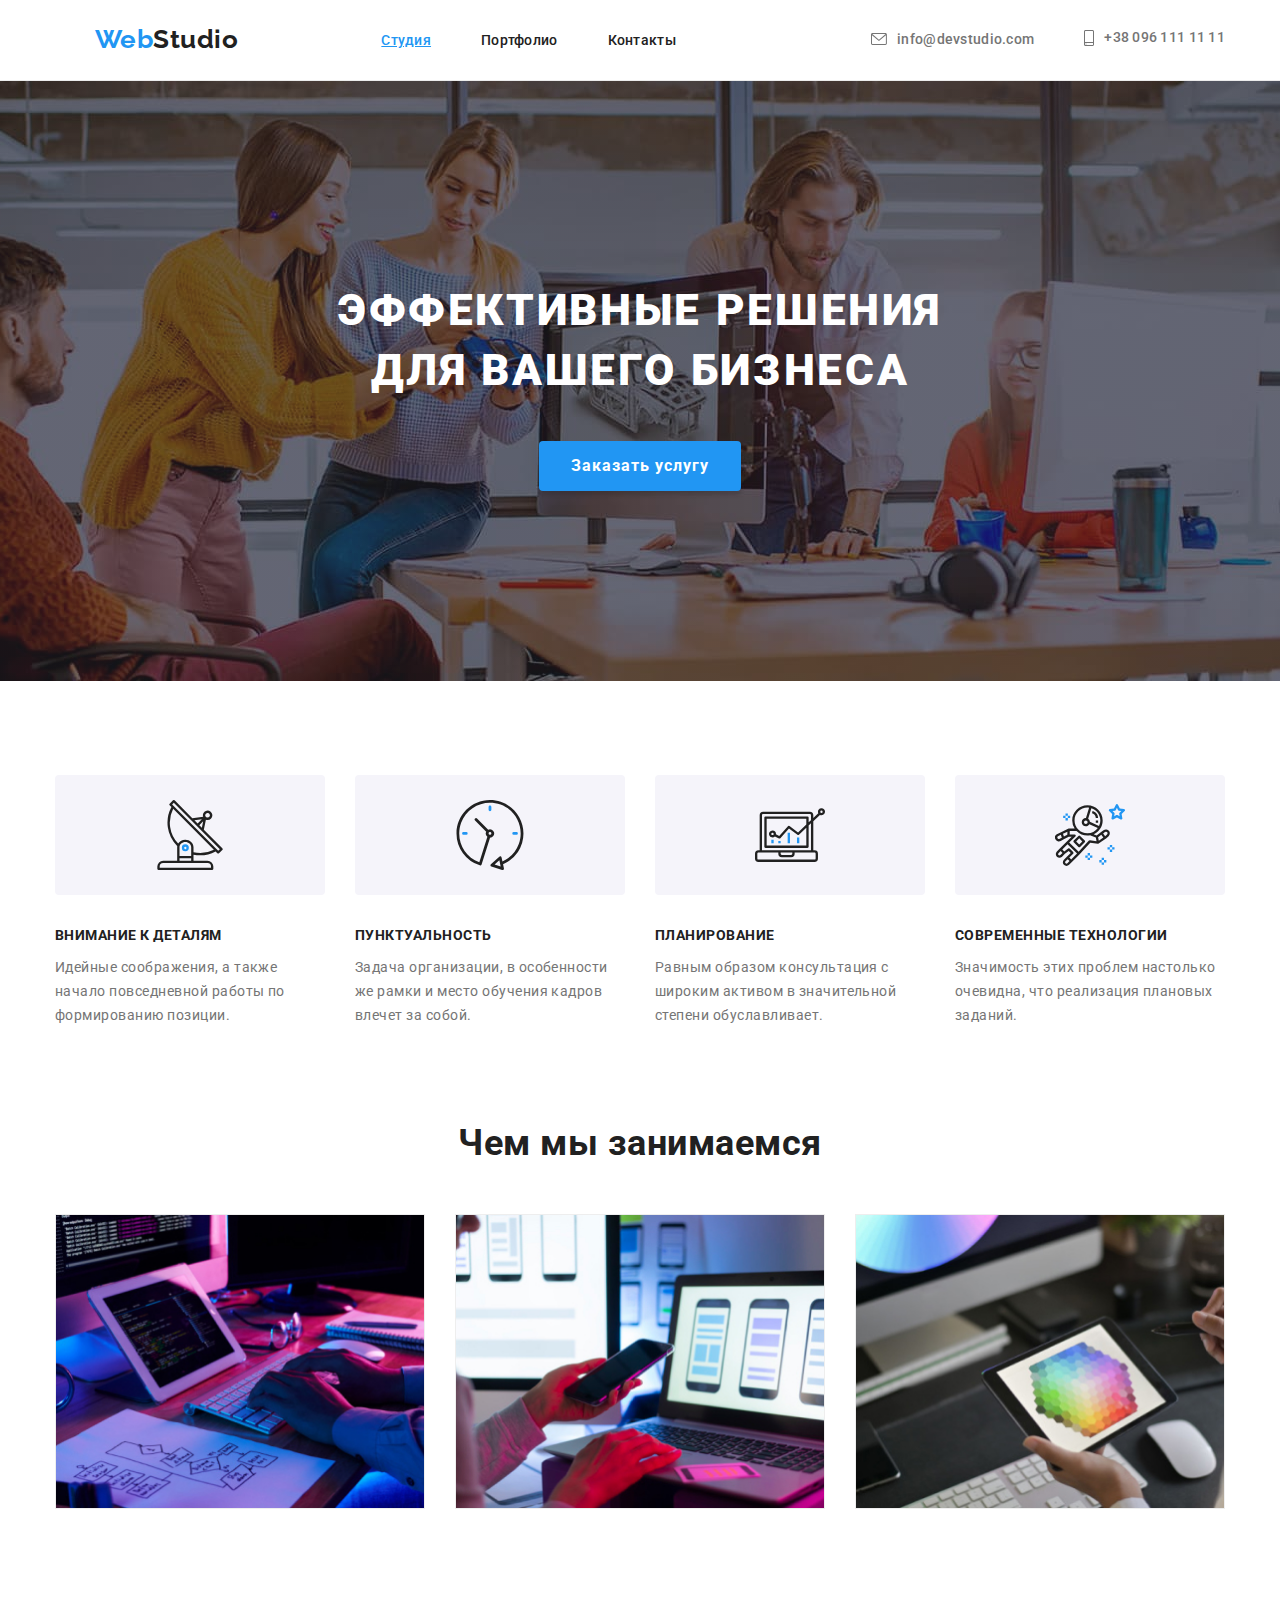
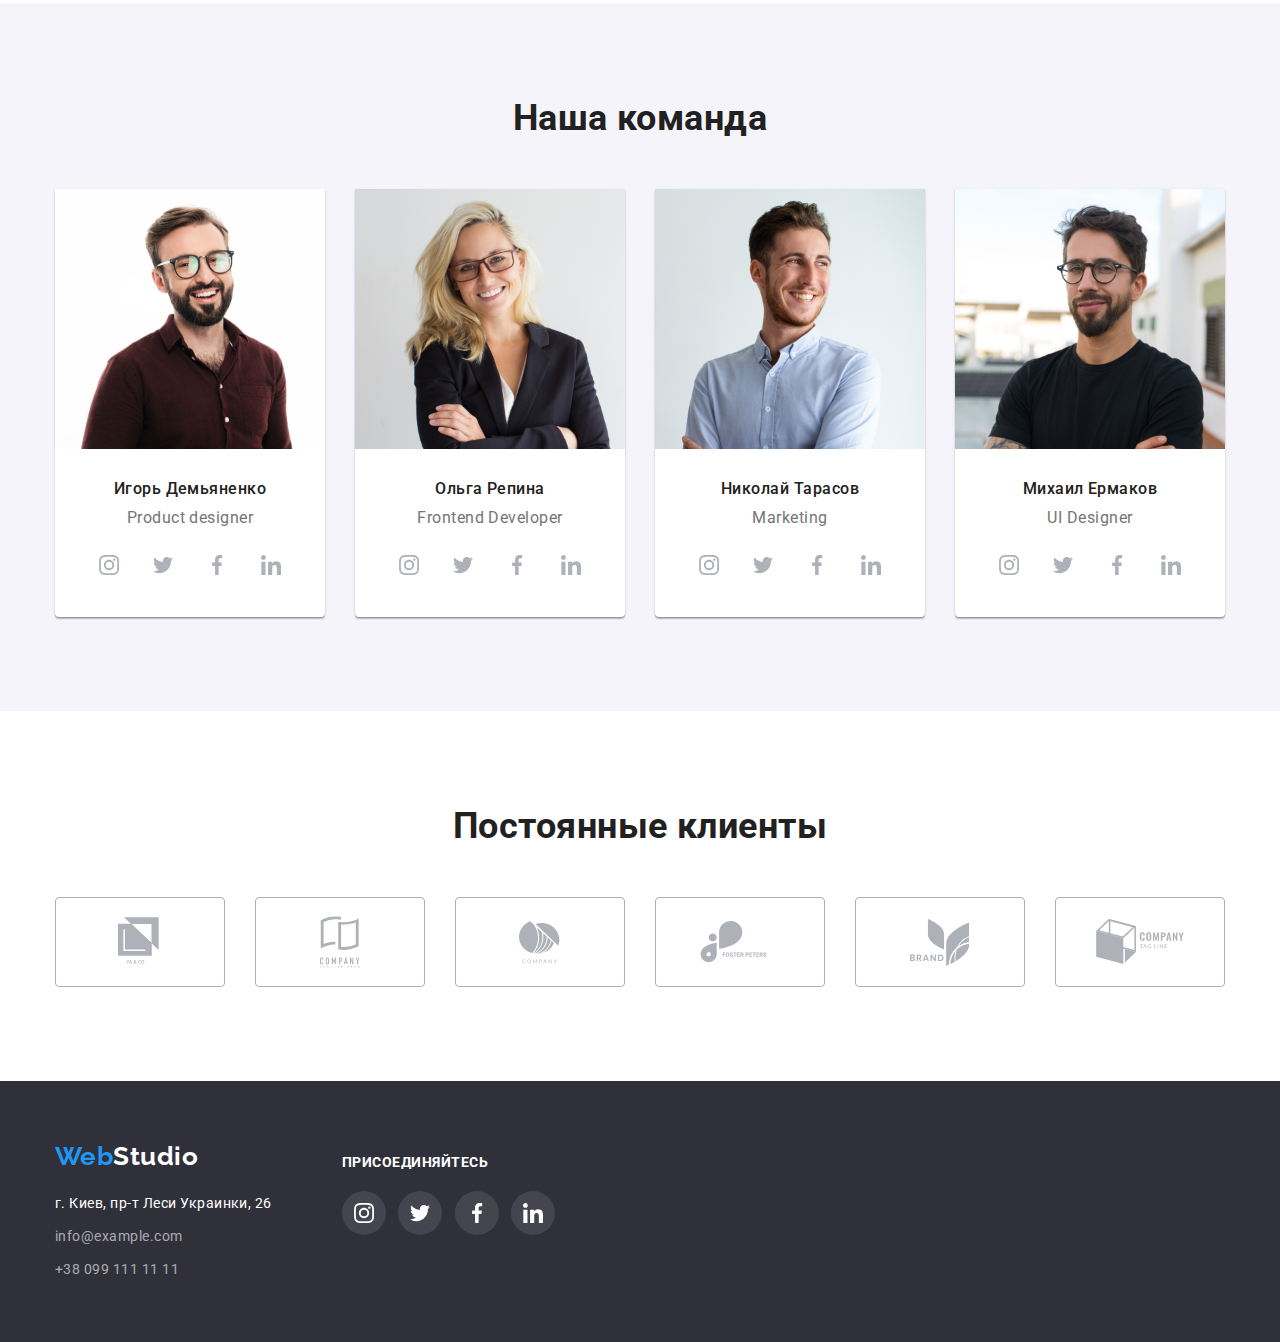
==== index.html @ bc3ae189 "Add files via upload" ====
<!DOCTYPE html>
<html lang="ru">
  <head>
    <meta charset="UTF-8" />
    <meta name="viewport" content="width=device-width, initial-scale=1.0" />
    <title>Главная</title>
    <link
      href="https://fonts.googleapis.com/css2?family=Raleway:wght@400;500;700&family=Roboto:wght@100;500;700;900&display=swap"
      rel="stylesheet"
    />
    <link
      rel="stylesheet"
      href="https://cdnjs.cloudflare.com/ajax/libs/modern-normalize/1.0.0/modern-normalize.min.css"
    />
    <link rel="stylesheet" href="./css/styles.css" />
  </head>

  <body>
    <!-- Shapka -->
    <header>
      <div class="container">
      <nav>
        <ul  class="nav-links">
          <li class="header-list"><a class="logo-link" href="./index.html">
              <span class="logo">Web</span><span class="logo-end">Studio</span>
              </a>
          </li>
          <li class="header-list"><a class="navigation current" href="./index.html">Студия</a></li>
          <li class="header-list"><a class="navigation" href="./portfolio.html">Портфолио</a></li>
          <li class="header-list"><a class="navigation" href="">Контакты</a></li>
        </ul>
      </nav>

      <ul class="header-contacts">
        <li class="header-list">
          <a class="navigation contacts" href="mailto:info@devstudio.com"
            >
            <svg class="contacts-icon" width="16" height="12">
              <use href="./images/sprite.svg#icon-envelope"></use>
            </svg>
            info@devstudio.com</a
          >
        </li>
        <li class="header-list">
          <a class="navigation contacts" href="tel:+380961111111"
            >
            <svg class="contacts-icon" width="10" height="16">
              <use href="./images/sprite.svg#icon-smartphone"></use>
            </svg>
            +38 096 111 11 11</a
          >
        </li>
      </ul>
      </div>
    </header>

    <main>
      <!-- Hero -->
      <section class="hero">
        <h1 class="hero-title">Эффективные решения для вашего бизнеса</h1>
        <a class="order-link" href="">Заказать услугу</a>
      </section>

      <!-- Advantages -->
      <section class="advantages">
        <div class="container">
        <h2 class="secondary-title" hidden>Наши Преимущества</h2>
      
        <ul class="advantage-list">
          <li class="icon-antenna">
            <div class="advantages-icons-bg">
             <svg class="advant-icon">
               <use href="./images/sprite.svg#icon-antenna"></use>
             </svg>
            </div>
            <h3 class="tertiary-title">Внимание к деталям</h3>
            <p class="cards-items">
              Идейные соображения, а также начало повседневной работы по
              формированию позиции.
            </p>
          </li>
          <li class="icon-clock">
            <div class="advantages-icons-bg">
              <svg class="advant-icon">
                <use href="./images/sprite.svg#icon-clock"></use>
              </svg>
            </div>
            <h3 class="tertiary-title">Пунктуальность</h3>
            <p class="cards-items">
              Задача организации, в особенности же рамки и место обучения кадров
              влечет за собой.
            </p>
          </li>
          <li class="icon-diagram">
            <div class="advantages-icons-bg">
              <svg class="advant-icon">
                <use href="./images/sprite.svg#icon-diagram"></use>
              </svg>
            </div>
            <h3 class="tertiary-title">Планирование</h3>
            <p class="cards-items">
              Равным образом консультация с широким активом в значительной
              степени обуславливает.
            </p>
          </li>
          <li class="icon-astronaut">
            <div class="advantages-icons-bg">
              <svg class="advant-icon">
                <use href="./images/sprite.svg#icon-astronaut"></use>
              </svg>
            </div>
            <h3 class="tertiary-title">Современные технологии</h3>
            <p class="cards-items">
              Значимость этих проблем настолько очевидна, что реализация
              плановых заданий.
            </p>
          </li>
        </ul>
        </div>
      </section>

      <!-- work examples -->
      <section class="work-examles-sct">
        <div class="container">
        <h2 class="secondary-title">Чем мы занимаемся</h2>
      
        <ul class="work-examples">
          <li>
            <img src="./images/desktop.jpg" alt="Рабочий Стол" width="370" />
          </li>
          <li>
            <img src="./images/phone-note.jpg" alt="Телефон перед ноутбуком" width="370" />
          </li>
          <li>
            <img src="./images/grahical-tablet.jpg" alt="Графический планшет" width="370" />
          </li>
        </ul>
        </div>
      </section>

      <!-- Our team -->
      <section class="our-team">
        <div class="container">
        <h2 class="secondary-title">Наша команда</h2>
        <ul class="team-list">
          <li class="items">
            <a href=""><img src="./images/igor-demiyanenko.jpg" alt="Игорь Демьяненко" width="270" /></a>
            <div class="team-descrition">
            <h3 class="teams-title">Игорь Демьяненко</h3>
            <p class="cards-items">Product designer</p>
            <ul class="social-links-flex">
              <li><a class="social-link" href="https://www.instagram.com/" target="_blank">
                  <svg class="social-link-icon">
                    <use href="./images/sprite.svg#icon-instagram"></use>
                  </svg>
                </a>
              </li>
              <li><a class="social-link" href="https://twitter.com/" target="_blank">
                  <svg class="social-link-icon">
                    <use href="./images/sprite.svg#icon-twitter"></use>
                  </svg></a></li>
              <li><a class="social-link" href="https://www.facebook.com/" target="_blank">
                  <svg class="social-link-icon">
                    <use href="./images/sprite.svg#icon-facebook"></use>
                  </svg></a></li>
              <li><a class="social-link" href="https://www.linkedin.com/" target="_blank">
                  <svg class="social-link-icon">
                    <use href="./images/sprite.svg#icon-linkedin"></use>
                  </svg></a></li>
            </ul>
            </div>
          </li>
          <li class="items">
            <a href=""><img src="./images/olga-repina.jpg" alt="Ольга Репина" width="270" /></a>
            <div class="team-descrition">
            <h3 class="teams-title">Ольга Репина</h3>
            <p class="cards-items">Frontend Developer</p>
            <ul class="social-links-flex">
              <li><a class="social-link" href="https://www.instagram.com/" target="_blank">
                  <svg class="social-link-icon">
                    <use href="./images/sprite.svg#icon-instagram"></use>
                  </svg>
                </a>
              </li>
              <li><a class="social-link" href="https://twitter.com/" target="_blank">
                  <svg class="social-link-icon">
                    <use href="./images/sprite.svg#icon-twitter"></use>
                  </svg></a></li>
              <li><a class="social-link" href="https://www.facebook.com/" target="_blank">
                  <svg class="social-link-icon">
                    <use href="./images/sprite.svg#icon-facebook"></use>
                  </svg></a></li>
              <li><a class="social-link" href="https://www.linkedin.com/" target="_blank">
                  <svg class="social-link-icon">
                    <use href="./images/sprite.svg#icon-linkedin"></use>
                  </svg></a></li>
            </ul>
            </div>
          </li>
          <li class="items">
            <a href=""><img src="./images/nikolay-tarasov.jpg" alt="Николай Тарасов" width="270" /></a>
            <div class="team-descrition">
            <h3 class="teams-title">Николай Тарасов</h3>
            <p class="cards-items">Marketing</p>
            <ul class="social-links-flex">
              <li><a class="social-link" href="https://www.instagram.com/" target="_blank">
                    <svg class="social-link-icon">
                      <use href="./images/sprite.svg#icon-instagram"></use>
                    </svg>
                  </a>
              </li>
              <li><a class="social-link" href="https://twitter.com/" target="_blank">
              <svg class="social-link-icon">
                <use href="./images/sprite.svg#icon-twitter"></use>
              </svg></a></li>
              <li><a class="social-link" href="https://www.facebook.com/" target="_blank">
              <svg class="social-link-icon">
                <use href="./images/sprite.svg#icon-facebook"></use>
              </svg></a></li>
              <li><a class="social-link" href="https://www.linkedin.com/" target="_blank">
              <svg class="social-link-icon"> 
                <use href="./images/sprite.svg#icon-linkedin"></use>
              </svg></a></li>
            </ul>
            </div>
          </li>
          <li class="items">
            <a href=""><img src="./images/mihail-ermakov.jpg" alt="Михаил Ермаков" width="270" /></a>
            <div class="team-descrition">
            <h3 class="teams-title">Михаил Ермаков</h3>
            <p class="cards-items">UI Designer</p>
            <ul class="social-links-flex">
              <li><a class="social-link" href="https://www.instagram.com/" target="_blank">
                  <svg class="social-link-icon">
                    <use href="./images/sprite.svg#icon-instagram"></use>
                  </svg>
                </a>
              </li>
              <li><a class="social-link" href="https://twitter.com/" target="_blank">
                  <svg class="social-link-icon">
                    <use href="./images/sprite.svg#icon-twitter"></use>
                  </svg></a></li>
              <li><a class="social-link" href="https://www.facebook.com/" target="_blank">
                  <svg class="social-link-icon">
                    <use href="./images/sprite.svg#icon-facebook"></use>
                  </svg></a></li>
              <li><a class="social-link" href="https://www.linkedin.com/" target="_blank">
                  <svg class="social-link-icon">
                    <use href="./images/sprite.svg#icon-linkedin"></use>
                  </svg></a></li>
            </ul>
            </div>
          </li>
        </ul>
        </div>
      </section>

      <!-- Clients -->
      <section class="clients">
        <div class="container">
        <h2 class="secondary-title">Постоянные клиенты</h2>
        <ul class="clients-list">
          <li class="items"><a class="clients-links" href="" >
            <svg class="client-icon" width="45" height="50">
              <use href="./images/sprite.svg#icon-logo-yago"></use>
            </svg>
          </a></li>
          <li class="items"><a class="clients-links" href="">
            <svg class="client-icon" width="40" height="52">
              <use href="./images/sprite.svg#icon-logo-company-th"></use>
            </svg>
          </a></li>
          <li class="items"><a class="clients-links" href="">
            <svg class="client-icon" width="41" height="43">
              <use href="./images/sprite.svg#icon-logo3"></use>
            </svg>
          </a></li>
          <li class="items"><a class="clients-links" href="">
            <svg class="client-icon" width="80" height="42">
              <use href="./images/sprite.svg#icon-logo-foster-peters"></use>
            </svg>
          </a>
          </li>
          <li class="items"><a class="clients-links" href="">
          <svg class="client-icon" width="59" height="47">
            <use href="./images/sprite.svg#icon-logo-brand"></use>
          </svg>
        </a>
        </li>
          <li class="items"><a class="clients-links" href="">
            <svg class="client-icon" width="88.5" height="45.5">
              <use href="./images/sprite.svg#icon-logo-tag-line"></use>
            </svg>
          </a></li>
        </ul>
        </div>
      </section>
    </main>

    <!-- footer -->
    <footer class="footer-bg">
      <div class="footer-adress-text">
        <div>
        <a class="logo-link" href="./index.html">
          <span class="logo">Web</span
          ><span class="logo-end-footer">Studio</span></a
        >
        <address class="footer-adress">г. Киев, пр-т Леси Украинки, 26</address>
        <address>
          <a class="footer-link" href="mailto:info@example.com"
            >info@example.com</a
          >
          <br />
          <a class="footer-link" href="tel:+380991111111">+38 099 111 11 11</a>
        </address>
        </div>
        <div class="footer-common">
          <p class="common">Присоединяйтесь</p>
          <ul class="social-links-flex">
            <li>
              <a class="social-link" href="">
                <svg class="social-link-icon">
                  <use href="./images/sprite.svg#icon-instagram"></use>
                </svg>
              </a>
            </li>
            <li>
              <a class="social-link" href="">
                <svg class="social-link-icon">
                  <use href="./images/sprite.svg#icon-twitter"></use>
                </svg>
              </a>
            </li>
            <li>
              <a class="social-link" href="">
                <svg class="social-link-icon">
                  <use href="./images/sprite.svg#icon-facebook"></use>
                </svg>
              </a>
            </li>
            <li>
              <a class="social-link" href="">
                <svg class="social-link-icon">
                  <use href="./images/sprite.svg#icon-linkedin"></use>
                </svg>
              </a>
            </li>
          </ul>

        </div>
      </div>
    
    </footer>
  </body>
</html>
---- css/styles.css ----
/*
основной цвет текста #212121
вторичный цвет текста #57575
цвет акцента  #2196f3
вторичный цвет акцента #ffffff
цвет фона неактивніх кнопок  #f5f4fa
цвет контактов  rgba(255, 255, 255, 0.6);
*/
html {
  box-sizing: border-box;
}

*,
*::before,
*::after {
  box-sizing: inherit;
}
:root {
  --primary-background-color: #2f303a;
  --secondary-background-color: #f5f4fa;
  --primary-text-color: #212121;
  --secondary-text-color: #757575;
  --accent-color: #2196f3;
  --wite-color: #ffffff;
  --contacts-rgba: rgba(255, 255, 255, 0.6);
}
body {
  font-family: Roboto, sans-serif;
  font-style: normal;
  font-weight: 400;
  line-height: 1.2;
  letter-spacing: 0.03em;
  color: var(--primary-text-color);
}
h1,
h2,
h3,
h4 {
  margin: 0px;
}
ul {
  list-style-type: none;
  margin: 0px;
}

ul img {
  display: block;
  width: 100%;
  height: auto;
}

.cards-link {
  display: inline-block;
  text-decoration: none;
  color: var(--primary-background-color);
}

.portfolio > .items:hover {
  border: 1px solid #eeeeee;
  box-sizing: border-box;
  box-shadow: 0px 1px 1px rgba(0, 0, 0, 0.12), 0px 4px 4px rgba(0, 0, 0, 0.06),
    1px 4px 6px rgba(0, 0, 0, 0.16);
}

.logo {
  color: var(--accent-color);
  font-family: Raleway, sans-serif;
  font-weight: 700;
  font-size: 26px;
}

.logo-end {
  color: var(--primary-text-color);
  font-family: Raleway, sans-serif;
  font-weight: 700;
  font-size: 26px;
}
.logo-end-footer {
  color: var(--wite-color);
  font-family: Raleway, sans-serif;
  font-weight: 700;
  font-size: 26px;
}

.logo-link {
  text-decoration: none;
}

.navigation {
  color: var(--primary-text-color);
  text-decoration: none;
  font-weight: 500;
  font-size: 14px;
  letter-spacing: 0.02em;
}

.navigation.current {
  color: var(--accent-color);
  text-decoration: underline;
}
.navigation.contacts {
  display: inline-flex;
  height: auto;
  width: 100%;
  color: var(--secondary-text-color);
  align-items: center;
  align-self: center;
}

.navigation:hover,
.navigation:focus {
  color: var(--accent-color);
}

.header-list:hover,
.header-list:focus {
  color: var(--accent-color);
}

.contacts-icon {
  display: inline-flex;
  margin-right: 10px;
  fill: currentColor;
}

.hero {
  max-width: 1600px;
  height: 600px;
  text-align: center;
  background-color: var(--primary-background-color);
  background-image: linear-gradient(
      to right,
      rgba(47, 48, 58, 0.4),
      rgba(47, 48, 58, 0.4)
    ),
    url(../images/hero-bg.jpg);
  background-repeat: no-repeat;
  background-size: cover;
  background-position: center;
  margin-left: auto;
  margin-right: auto;
  padding-top: 200px;
  padding-bottom: 200px;
}

.hero-title {
  color: var(--wite-color);
  font-size: 44px;
  font-weight: 900;
  line-height: 1.36;
  text-transform: uppercase;
  letter-spacing: 0.06em;
  max-width: 696px;
  margin-top: 0px;
  margin-left: auto;
  margin-right: auto;
  margin-bottom: 40px;
}

.order-link {
  display: inline-block;
  background-color: var(--accent-color);
  color: var(--wite-color);
  text-decoration: none;
  font-weight: 700;
  font-size: 16px;
  line-height: 1.87;
  letter-spacing: 0.06em;
  padding: 10px 32px;
  box-shadow: 0px 4px 4px rgba(0, 0, 0, 0.15);
  border-radius: 4px;
}

.tertiary-title {
  font-weight: 700;
  font-size: 14px;
  line-height: 1.5;
  text-transform: uppercase;
}

.secondary-title {
  font-weight: 700;
  font-size: 36px;
  line-height: 1.17;
  margin-top: 0px;
  margin-bottom: 50px;
  text-align: center;
}

.teams-title {
  font-weight: 500;
  font-size: 16px;
  line-height: 1.18x;
}

.button {
  background: var(--secondary-background-color);
  color: var(--primary-text-color);
  font-family: inherit;
  font-weight: 500;
  font-size: 16px;
  line-height: 1.6;
  text-align: center;
  padding-top: 6px;
  padding-bottom: 6px;
  padding-right: 22px;
  padding-left: 22px;
  border-radius: 4px;
  border: none;
}

.hover-cards:hover,
.hover-cards:focus,
.button:hover,
.button:focus,
.button:active,
.button:visited {
  background: var(--accent-color);
  color: var(--wite-color);
  box-shadow: 0px 3px 1px rgba(0, 0, 0, 0.1), 0px 1px 2px rgba(0, 0, 0, 0.08),
    0px 2px 2px rgba(0, 0, 0, 0.12);
}

.cards-items {
  color: var(--secondary-text-color);
}

.advantage-list p {
  margin-top: 10px;
  margin-bottom: 0px;
}

.advantage-list .cards-items {
  font-size: 14px;
  line-height: 1.71;
}
.our-team .cards-items {
  font-size: 16px;
}

.portfolio .cards-items {
  font-size: 16px;
  line-height: 1.8;
}

.hover-cards {
  font-size: 18px;
  line-height: 1.6;
}
.work-examles-sct {
  padding-top: 94px;
  padding-bottom: 94px;
}
.our-team {
  background-color: var(--secondary-background-color);
  padding-top: 94px;
  padding-bottom: 94px;
}

.footer-bg {
  background: var(--primary-background-color);
  padding-top: 60px;
  padding-bottom: 60px;
}

.footer-adress {
  color: var(--wite-color);
  font-style: normal;
  font-size: 14px;
  line-height: 1.7;
  padding-top: 20px;
}
.footer-adress-text {
  display: flex;
  width: 1200px;
  margin-left: auto;
  margin-right: auto;
  margin-bottom: 0px;
  padding-left: 15px;
  padding-right: 15px;
}

.footer-adress-text > div:first-child {
  margin-right: 70px;
}

.footer-link {
  display: inline-block;
  color: var(--contacts-rgba);
  font-style: normal;
  text-decoration: none;
  font-size: 14px;
  line-height: 1.7;
  margin-top: 9px;
}

.common {
  color: var(--wite-color);
  font-weight: bold;
  font-size: 14px;
  line-height: 1.14;
  text-transform: uppercase;
  margin-bottom: 20px;
}

.footer-common .social-link {
  display: inline-flex;
  height: 44px;
  width: 44px;
  align-items: center;
  justify-content: space-around;
  background-color: rgba(255, 255, 255, 0.1);
  fill: var(--wite-color);
  border-radius: 50%;
  margin-right: 10px;
}
.container {
  width: 1200px;
  margin-left: auto;
  margin-right: auto;
  padding-left: 15px;
  padding-right: 15px;
}

header {
  border-bottom: 1px solid #ececec;
  padding-bottom: 25px;
  padding-top: 24px;
}

header > .container {
  display: flex;
}
.nav-links {
  display: flex;
  align-items: center;
}

.header-contacts {
  display: flex;
  margin-left: auto;
  align-items: center;
}
.header-list {
  margin-left: 50px;
}

.nav-links > .header-list:first-child {
  margin-left: 0px;
  margin-right: 93px;
}

.advantages {
  padding-top: 94px;
}

.advantage-list {
  display: flex;
  padding: 0px;
}

.advantage-list > li {
  width: calc((100% - 90px) / 4);
  margin-left: 30px;
}
.advantage-list > li:first-child {
  margin-left: 0px;
}

/* .advantage-list > li::before {
  display: block;
  content: "";
  height: 120px;
  background-size: contain;
  background-repeat: no-repeat;
  background-position: center;
  background-color: #f5f4fa;
  border-radius: 4px;
  margin-bottom: 30px;
}

.icon-antenna::before {
  background-image: url("../images/antenna.svg");
  background-size: 70px;
}

.icon-clock::before {
  background-image: url("../images/clock.svg");
  background-size: 70px;
}

.icon-diagram::before {
  background-image: url("../images/diagram.svg");
  background-size: 70px;
}

.icon-astronaut::before {
  background-image: url("../images/astronaut.svg");
  background-size: 70px; 
}*/

.advant-icon {
  width: 70px;
  height: 70px;
}

.advantages-icons-bg {
  width: 100%;
  height: 120px;
  background-color: #f5f4fa;
  border-radius: 4px;
  margin-bottom: 30px;
  padding: 25px 100px;
}

.social-links-flex {
  display: flex;
  justify-content: space-between;
  padding: 0px;
  margin-top: 16px;
}

.social-links-flex > li {
  width: calc((100% - 30px) / 4);
  margin-right: 10x;
}

.social-links-flex > li:last-child {
  margin-right: 0;
}

.social-link {
  display: inline-flex;
  height: 44px;
  width: 44px;
  align-items: center;
  justify-content: space-around;
  fill: #afb1b8;
}

.social-link-icon {
  /* display: inline-flex; */
  width: 20px;
  height: 20px;
}

.social-link:hover,
.social-link:focus {
  background-color: var(--accent-color);
  border-radius: 50%;
  fill: var(--wite-color);
}

.clients {
  padding-top: 94px;
  padding-bottom: 94px;
}

.clients-list {
  display: flex;
  padding: 0px;
  margin: 0px;
}

.clients-list > .items {
  width: calc((100% - 150px) / 6);
  margin-right: 30px;
}
.clients-list > .items:last-child {
  margin-right: 0px;
}
.clients-links {
  display: inline-flex;
  width: 170px;
  height: 90px;
  border: 1px solid #afb1b8;
  box-sizing: border-box;
  border-radius: 4px;
  align-items: center;
  justify-content: space-around;
  fill: #afb1b8;
}

.clients-links:hover,
.clients-links:focus {
  border: 1px solid var(--accent-color);
  border-radius: 4px;
  fill: var(--accent-color);
}
.flex-list {
  display: flex;
  padding: 0px;
  margin-bottom: 50px;
  justify-content: center;
}
.flex-list > li {
  margin-left: 8px;
}
/* body > .container {
  padding-top: 94px;
  padding-bottom: 94px;
} */
.portfolio-screen {
  padding-top: 94px;
  padding-bottom: 94px;
}
.portfolio {
  display: flex;
  flex-wrap: wrap;
  padding: 0px;
  margin: 0px;
}
.portfolio > .items {
  width: calc((100% - 60px) / 3);
  margin-right: 30px;
  margin-bottom: 30px;
  background: var(--wite-color);
  border: 1px solid #eeeeee;
}

.portfolio > .items:nth-child(3n) {
  margin-right: 0px;
}

.portfolio > .items:nth-last-child(-n + 3) {
  margin-bottom: 0px;
}

.portfolio p {
  margin-bottom: 0px;
}
p + h3 {
  margin-bottom: 0px;
}

.items-descrition {
  padding: 20px 24px 20px 24px;
}

.work-examples {
  display: flex;
  padding: 0px;
  margin: 0px;
}
.work-examples > li {
  width: calc((100% - 60px) / 3);
  margin-left: 30px;
  background: #ffffff;
  border: 1px solid #eeeeee;
}
.work-examples > li:first-child {
  margin-left: 0px;
}
.team-list {
  display: flex;
  padding: 0px;
  margin: 0px;
}

.team-list > li {
  width: calc((100% - 60px) / 3);
  margin-left: 30px;
  text-align: center;
  background-color: var(--wite-color);
  box-shadow: 0px 1px 3px rgba(0, 0, 0, 0.12), 0px 1px 1px rgba(0, 0, 0, 0.14),
    0px 2px 1px rgba(0, 0, 0, 0.2);
  border-radius: 0px 0px 4px 4px;
}
.team-list > li:first-child {
  margin-left: 0px;
}

.team-descrition {
  padding-top: 30px;
  padding-bottom: 30px;
  padding-left: 32px;
  padding-right: 32px;
}
.team-descrition p {
  margin-top: 10px;
  margin-bottom: 0px;
}
/* section,
ul,
div {
  outline: 2px solid rgb(73, 238, 216);
} */
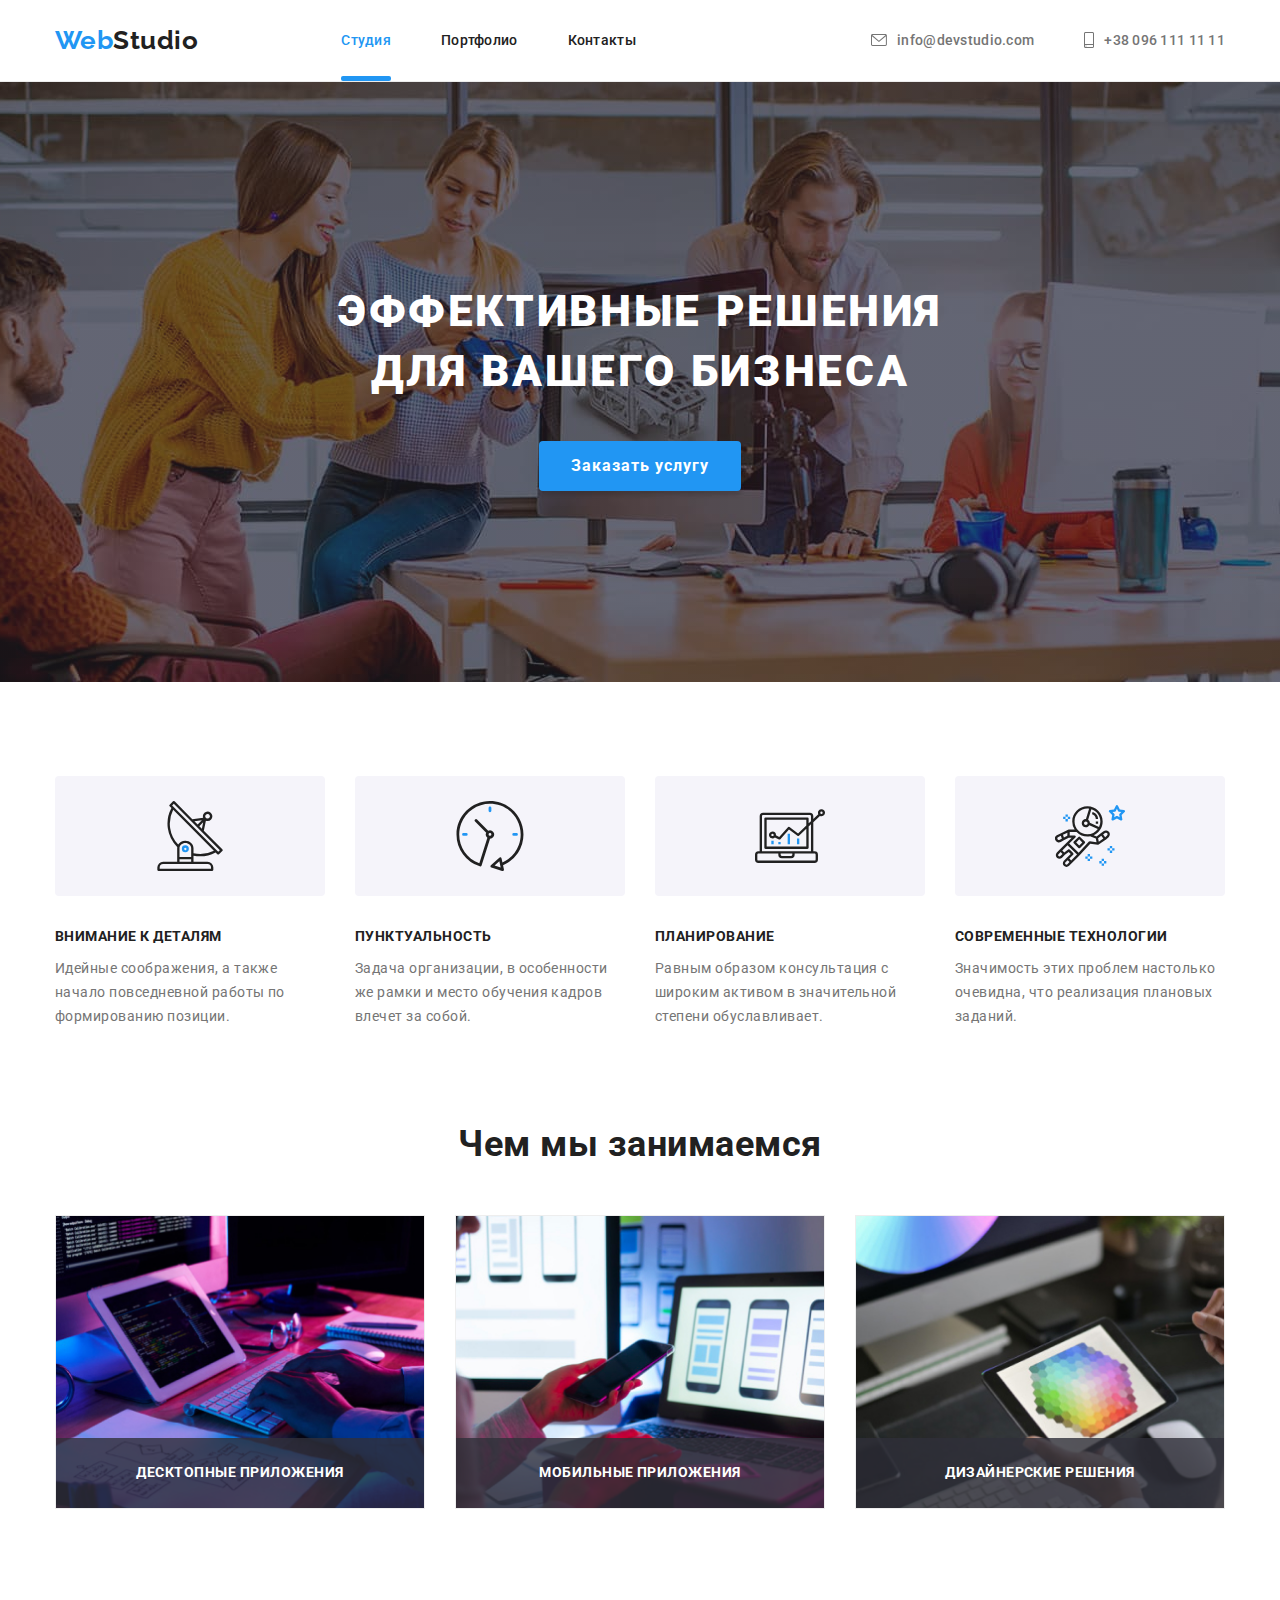
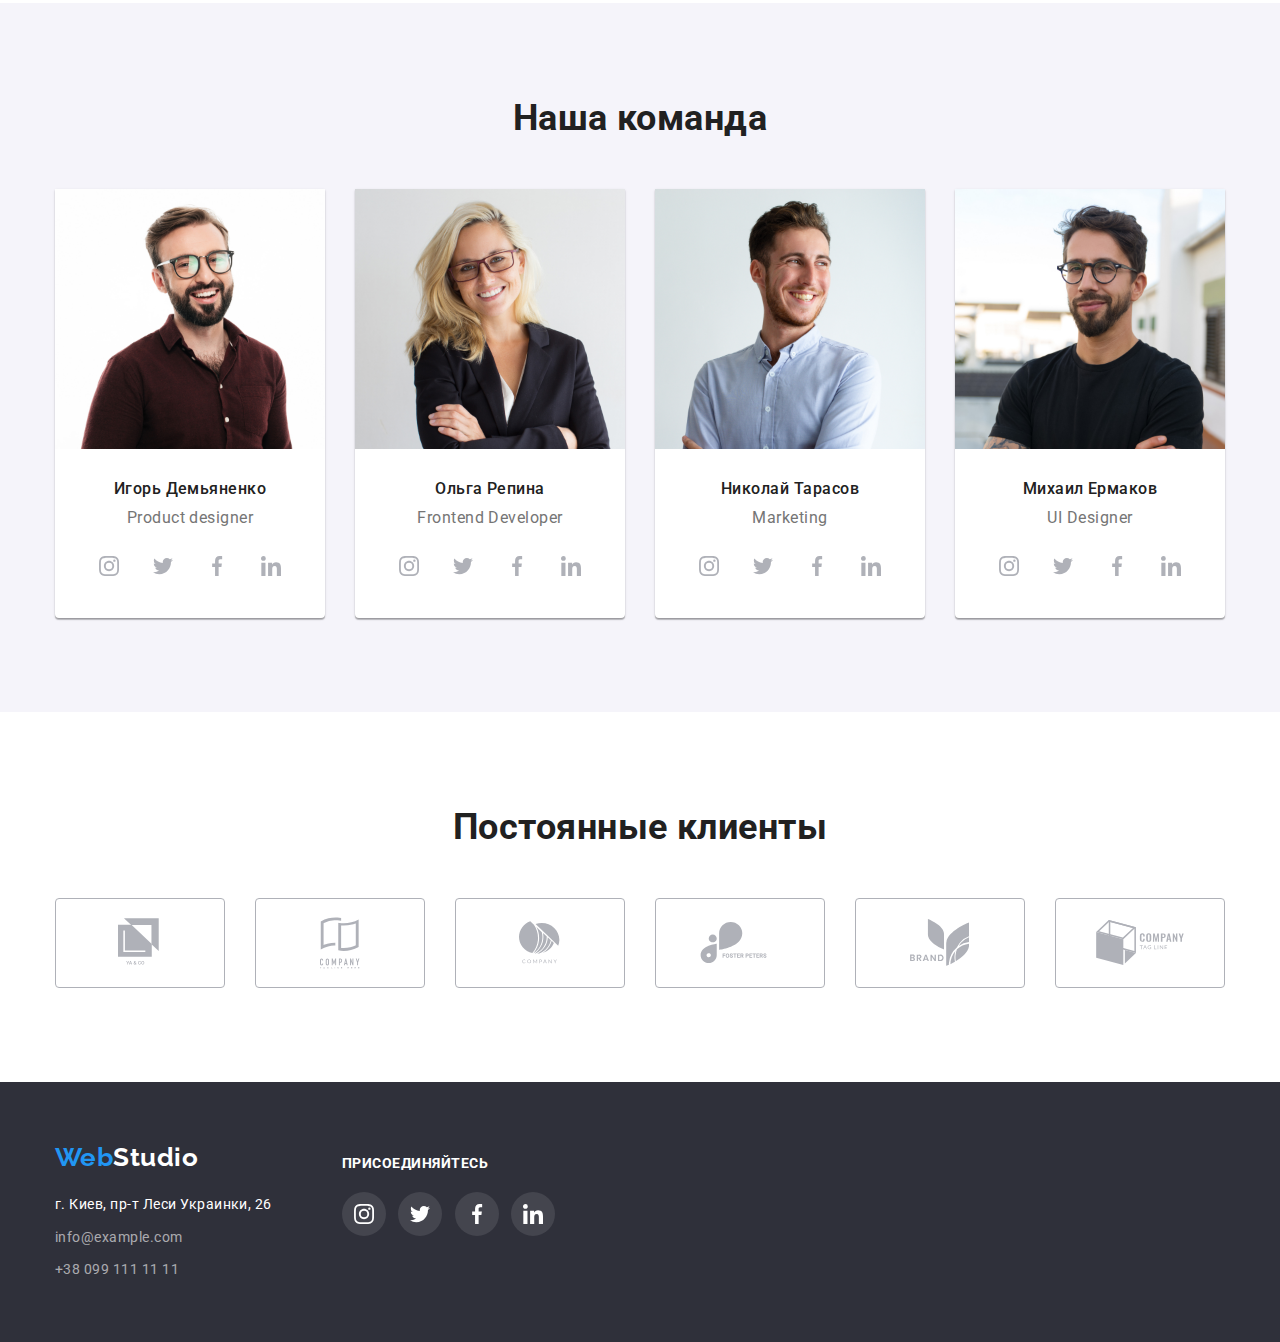
==== commit 26351e09: "modal&hover-cards" ====
--- a/index.html
+++ b/index.html
@@ -5,7 +5,7 @@
     <meta name="viewport" content="width=device-width, initial-scale=1.0" />
     <title>Главная</title>
     <link
-      href="https://fonts.googleapis.com/css2?family=Raleway:wght@400;500;700&family=Roboto:wght@100;500;700;900&display=swap"
+      href="https://fonts.googleapis.com/css2?family=Raleway:wght@400;500;700&family=Roboto:wght@100;400;500;700;900&display=swap"
       rel="stylesheet"
     />
     <link
@@ -25,9 +25,15 @@
               <span class="logo">Web</span><span class="logo-end">Studio</span>
               </a>
           </li>
-          <li class="header-list"><a class="navigation current" href="./index.html">Студия</a></li>
-          <li class="header-list"><a class="navigation" href="./portfolio.html">Портфолио</a></li>
-          <li class="header-list"><a class="navigation" href="">Контакты</a></li>
+          <li class="header-list">
+            <a class="navigation current" href="./index.html">Студия</a>
+          </li>
+          <li class="header-list">
+            <a class="navigation" href="./portfolio.html">Портфолио</a>
+          </li>
+          <li class="header-list">
+            <a class="navigation" href="">Контакты</a>
+          </li>
         </ul>
       </nav>
 
@@ -58,8 +64,14 @@
       <!-- Hero -->
       <section class="hero">
         <h1 class="hero-title">Эффективные решения для вашего бизнеса</h1>
-        <a class="order-link" href="">Заказать услугу</a>
-      </section>
+        <button class="order-link" type="button" data-modal-open>Заказать услугу</button>
+      </section>
+
+        <div class="backdrop is-hidden" data-modal>
+          <div class="modal">
+            <button class="modal-close" data-modal-close>X</button>
+          </div>
+        </div>
 
       <!-- Advantages -->
       <section class="advantages">
@@ -126,14 +138,23 @@
       
         <ul class="work-examples">
           <li>
+            <div class="work-examples-overlay">
             <img src="./images/desktop.jpg" alt="Рабочий Стол" width="370" />
+              <p class="work-examples-descriptions">Десктопные приложения</p>
+            </div>
           </li>
           <li>
-            <img src="./images/phone-note.jpg" alt="Телефон перед ноутбуком" width="370" />
+            <div class="work-examples-overlay">
+              <img src="./images/phone-note.jpg" alt="Телефон перед ноутбуком" width="370" />
+              <p class="work-examples-descriptions">Мобильные приложения</p>
+            </div>
           </li>
           <li>
-            <img src="./images/grahical-tablet.jpg" alt="Графический планшет" width="370" />
-          </li>
+            <div class="work-examples-overlay">
+              <img src="./images/grahical-tablet.jpg" alt="Графический планшет" width="370" />
+              <p class="work-examples-descriptions">Дизайнерские решения</p>
+            </div>
+                      </li>
         </ul>
         </div>
       </section>
@@ -351,5 +372,6 @@
       </div>
     
     </footer>
+    <script src="./js/modal.js"></script>
   </body>
 </html>
--- a/css/styles.css
+++ b/css/styles.css
@@ -55,13 +55,6 @@
   color: var(--primary-background-color);
 }
 
-.portfolio > .items:hover {
-  border: 1px solid #eeeeee;
-  box-sizing: border-box;
-  box-shadow: 0px 1px 1px rgba(0, 0, 0, 0.12), 0px 4px 4px rgba(0, 0, 0, 0.06),
-    1px 4px 6px rgba(0, 0, 0, 0.16);
-}
-
 .logo {
   color: var(--accent-color);
   font-family: Raleway, sans-serif;
@@ -87,17 +80,62 @@
 }
 
 .navigation {
+  position: relative;
+  display: inline-block;
   color: var(--primary-text-color);
   text-decoration: none;
+  padding: 32px 0px;
   font-weight: 500;
   font-size: 14px;
   letter-spacing: 0.02em;
+
+  transition: fill 250ms cubic-bezier(0.4, 0, 0.2, 1),
+    color 250ms cubic-bezier(0.4, 0, 0.2, 1);
 }
 
 .navigation.current {
   color: var(--accent-color);
-  text-decoration: underline;
-}
+}
+
+.nav-links .navigation::after {
+  content: "";
+
+  position: absolute;
+  left: 0;
+  bottom: 0;
+
+  display: block;
+  width: 100%;
+  height: 5px;
+  border-radius: 2px;
+  background-color: var(--accent-color);
+
+  opacity: 0;
+  transform: scaleX(0);
+  transition: transform 250ms cubic-bezier(0.4, 0, 0.2, 1),
+    opacity 250ms cubic-bezier(0.4, 0, 0.2, 1);
+}
+
+.nav-links .navigation.current::before {
+  content: "";
+
+  position: absolute;
+  left: 0;
+  bottom: 0;
+
+  display: block;
+  width: 100%;
+  height: 5px;
+  border-radius: 2px;
+  background-color: var(--accent-color);
+  opacity: 1;
+}
+
+.nav-links .navigation:hover::after {
+  opacity: 1;
+  transform: scaleX(1);
+}
+
 .navigation.contacts {
   display: inline-flex;
   height: auto;
@@ -168,7 +206,65 @@
   letter-spacing: 0.06em;
   padding: 10px 32px;
   box-shadow: 0px 4px 4px rgba(0, 0, 0, 0.15);
+  border: none;
   border-radius: 4px;
+}
+
+.backdrop {
+  position: fixed;
+  top: 0;
+  left: 0;
+  width: 100%;
+  height: 100%;
+  background-color: rgba(0, 0, 0, 0.2);
+
+  opacity: 1;
+
+  transition: opacity 250ms cubic-bezier(0.4, 0, 0.2, 1);
+}
+
+.backdrop.is-hidden {
+  opacity: 0;
+  pointer-events: none;
+  z-index: 99;
+}
+
+.backdrop.is-hidden .modal {
+  transform: translate(-50%, -50%) scale(1.1);
+}
+
+.modal {
+  position: absolute;
+  top: 50%;
+  left: 50%;
+
+  min-height: 581px;
+  min-width: 528px;
+  padding: 15px;
+
+  background-color: #fff;
+  box-shadow: 0px 1px 3px rgba(0, 0, 0, 0.12), 0px 1px 1px rgba(0, 0, 0, 0.14),
+    0px 2px 1px rgba(0, 0, 0, 0.2);
+  border-radius: 4px;
+
+  transform: translate(-50%, -50%) scale(1);
+
+  transition: transform 250ms cubic-bezier(0.4, 0, 0.2, 1);
+}
+
+.modal-close {
+  position: absolute;
+  background-color: var(--wite-color);
+  border: none;
+  font-size: 16px;
+  font-weight: 500;
+  color: #000;
+  min-width: 30px;
+  min-height: 30px;
+  top: 8px;
+  right: 8px;
+  border: 1px solid rgba(0, 0, 0, 0.1);
+  border-radius: 50%;
 }
 
 .tertiary-title {
@@ -209,16 +305,19 @@
   border: none;
 }
 
-.hover-cards:hover,
-.hover-cards:focus,
+/* .hover-cards:hover,
+.hover-cards:focus, */
 .button:hover,
 .button:focus,
 .button:active,
 .button:visited {
-  background: var(--accent-color);
+  background-color: var(--accent-color);
   color: var(--wite-color);
   box-shadow: 0px 3px 1px rgba(0, 0, 0, 0.1), 0px 1px 2px rgba(0, 0, 0, 0.08),
     0px 2px 2px rgba(0, 0, 0, 0.12);
+  transition: box-shadow 250ms cubic-bezier(0.4, 0, 0.2, 1),
+    background-color 250ms cubic-bezier(0.4, 0, 0.2, 1),
+    color 250ms cubic-bezier(0.4, 0, 0.2, 1);
 }
 
 .cards-items {
@@ -243,10 +342,64 @@
   line-height: 1.8;
 }
 
+.portfolio-overlay {
+  position: relative;
+  overflow: hidden;
+}
+
+.portfolio-overlay::before {
+  display: inline-block;
+  position: absolute;
+  content: "";
+  top: 0;
+  left: 0;
+  width: 100%;
+  height: 100%;
+  background-color: rgba(33, 150, 243, 0.9);
+
+  opacity: 0;
+
+  transform: translatey(100%);
+  transition: transform 250ms cubic-bezier(0.4, 0, 0.2, 1),
+    opacity 250ms cubic-bezier(0.4, 0, 0.2, 1);
+}
 .hover-cards {
-  font-size: 18px;
-  line-height: 1.6;
-}
+  position: absolute;
+  display: inline-flex;
+  align-items: center;
+  justify-content: center;
+  width: 100%;
+  height: 100%;
+  margin: 0;
+  padding: 0 24px;
+  top: 0;
+  left: 0;
+  transform: translateY(100%);
+  line-height: 1.56;
+  color: var(--wite-color);
+
+  opacity: 0;
+
+  transition: transform 250ms cubic-bezier(0.4, 0, 0.2, 1),
+    opacity 250ms cubic-bezier(0.4, 0, 0.2, 1);
+}
+
+.portfolio > .items:hover {
+  border: 1px solid #eeeeee;
+  box-sizing: border-box;
+  box-shadow: 0px 1px 1px rgba(0, 0, 0, 0.12), 0px 4px 4px rgba(0, 0, 0, 0.06),
+    1px 4px 6px rgba(0, 0, 0, 0.16);
+}
+
+.portfolio > .items:hover .hover-cards,
+.portfolio > .items:hover .portfolio-overlay::before {
+  transform: translatey(0%);
+  opacity: 1;
+  transition: background-color 250ms cubic-bezier(0.4, 0, 0.2, 1),
+    opacity 250ms cubic-bezier(0.4, 0, 0.2, 1),
+    transform 250ms cubic-bezier(0.4, 0, 0.2, 1);
+}
+
 .work-examles-sct {
   padding-top: 94px;
   padding-bottom: 94px;
@@ -324,8 +477,8 @@
 
 header {
   border-bottom: 1px solid #ececec;
-  padding-bottom: 25px;
-  padding-top: 24px;
+  /* padding-bottom: 25px;
+  padding-top: 24px; */
 }
 
 header > .container {
@@ -334,6 +487,7 @@
 .nav-links {
   display: flex;
   align-items: center;
+  padding: 0;
 }
 
 .header-contacts {
@@ -343,6 +497,7 @@
 }
 .header-list {
   margin-left: 50px;
+  align-items: stretch;
 }
 
 .nav-links > .header-list:first-child {
@@ -366,38 +521,6 @@
 .advantage-list > li:first-child {
   margin-left: 0px;
 }
-
-/* .advantage-list > li::before {
-  display: block;
-  content: "";
-  height: 120px;
-  background-size: contain;
-  background-repeat: no-repeat;
-  background-position: center;
-  background-color: #f5f4fa;
-  border-radius: 4px;
-  margin-bottom: 30px;
-}
-
-.icon-antenna::before {
-  background-image: url("../images/antenna.svg");
-  background-size: 70px;
-}
-
-.icon-clock::before {
-  background-image: url("../images/clock.svg");
-  background-size: 70px;
-}
-
-.icon-diagram::before {
-  background-image: url("../images/diagram.svg");
-  background-size: 70px;
-}
-
-.icon-astronaut::before {
-  background-image: url("../images/astronaut.svg");
-  background-size: 70px; 
-}*/
 
 .advant-icon {
   width: 70px;
@@ -433,13 +556,16 @@
   display: inline-flex;
   height: 44px;
   width: 44px;
+  border-radius: 50%;
   align-items: center;
   justify-content: space-around;
   fill: #afb1b8;
+
+  transition: background-color 250ms cubic-bezier(0.4, 0, 0.2, 1),
+    fill 250ms cubic-bezier(0.4, 0, 0.2, 1);
 }
 
 .social-link-icon {
-  /* display: inline-flex; */
   width: 20px;
   height: 20px;
 }
@@ -479,6 +605,9 @@
   align-items: center;
   justify-content: space-around;
   fill: #afb1b8;
+
+  transition: fill 250ms cubic-bezier(0.4, 0, 0.2, 1),
+    border 250ms cubic-bezier(0.4, 0, 0.2, 1);
 }
 
 .clients-links:hover,
@@ -487,6 +616,7 @@
   border-radius: 4px;
   fill: var(--accent-color);
 }
+
 .flex-list {
   display: flex;
   padding: 0px;
@@ -496,10 +626,7 @@
 .flex-list > li {
   margin-left: 8px;
 }
-/* body > .container {
-  padding-top: 94px;
-  padding-bottom: 94px;
-} */
+
 .portfolio-screen {
   padding-top: 94px;
   padding-bottom: 94px;
@@ -516,6 +643,8 @@
   margin-bottom: 30px;
   background: var(--wite-color);
   border: 1px solid #eeeeee;
+
+  transition: box-shadow 250ms cubic-bezier(0.4, 0, 0.2, 1);
 }
 
 .portfolio > .items:nth-child(3n) {
@@ -551,6 +680,29 @@
 .work-examples > li:first-child {
   margin-left: 0px;
 }
+
+.work-examples-overlay {
+  position: relative;
+}
+
+.work-examples-descriptions {
+  position: absolute;
+  display: inline-flex;
+  bottom: 0;
+  width: 100%;
+  height: 70px;
+  margin: 0;
+  font-weight: bold;
+  font-size: 14px;
+  line-height: 1.14;
+  justify-content: center;
+  align-items: center;
+  text-transform: uppercase;
+
+  color: var(--wite-color);
+  background-color: rgba(47, 48, 58, 0.8);
+}
+
 .team-list {
   display: flex;
   padding: 0px;
